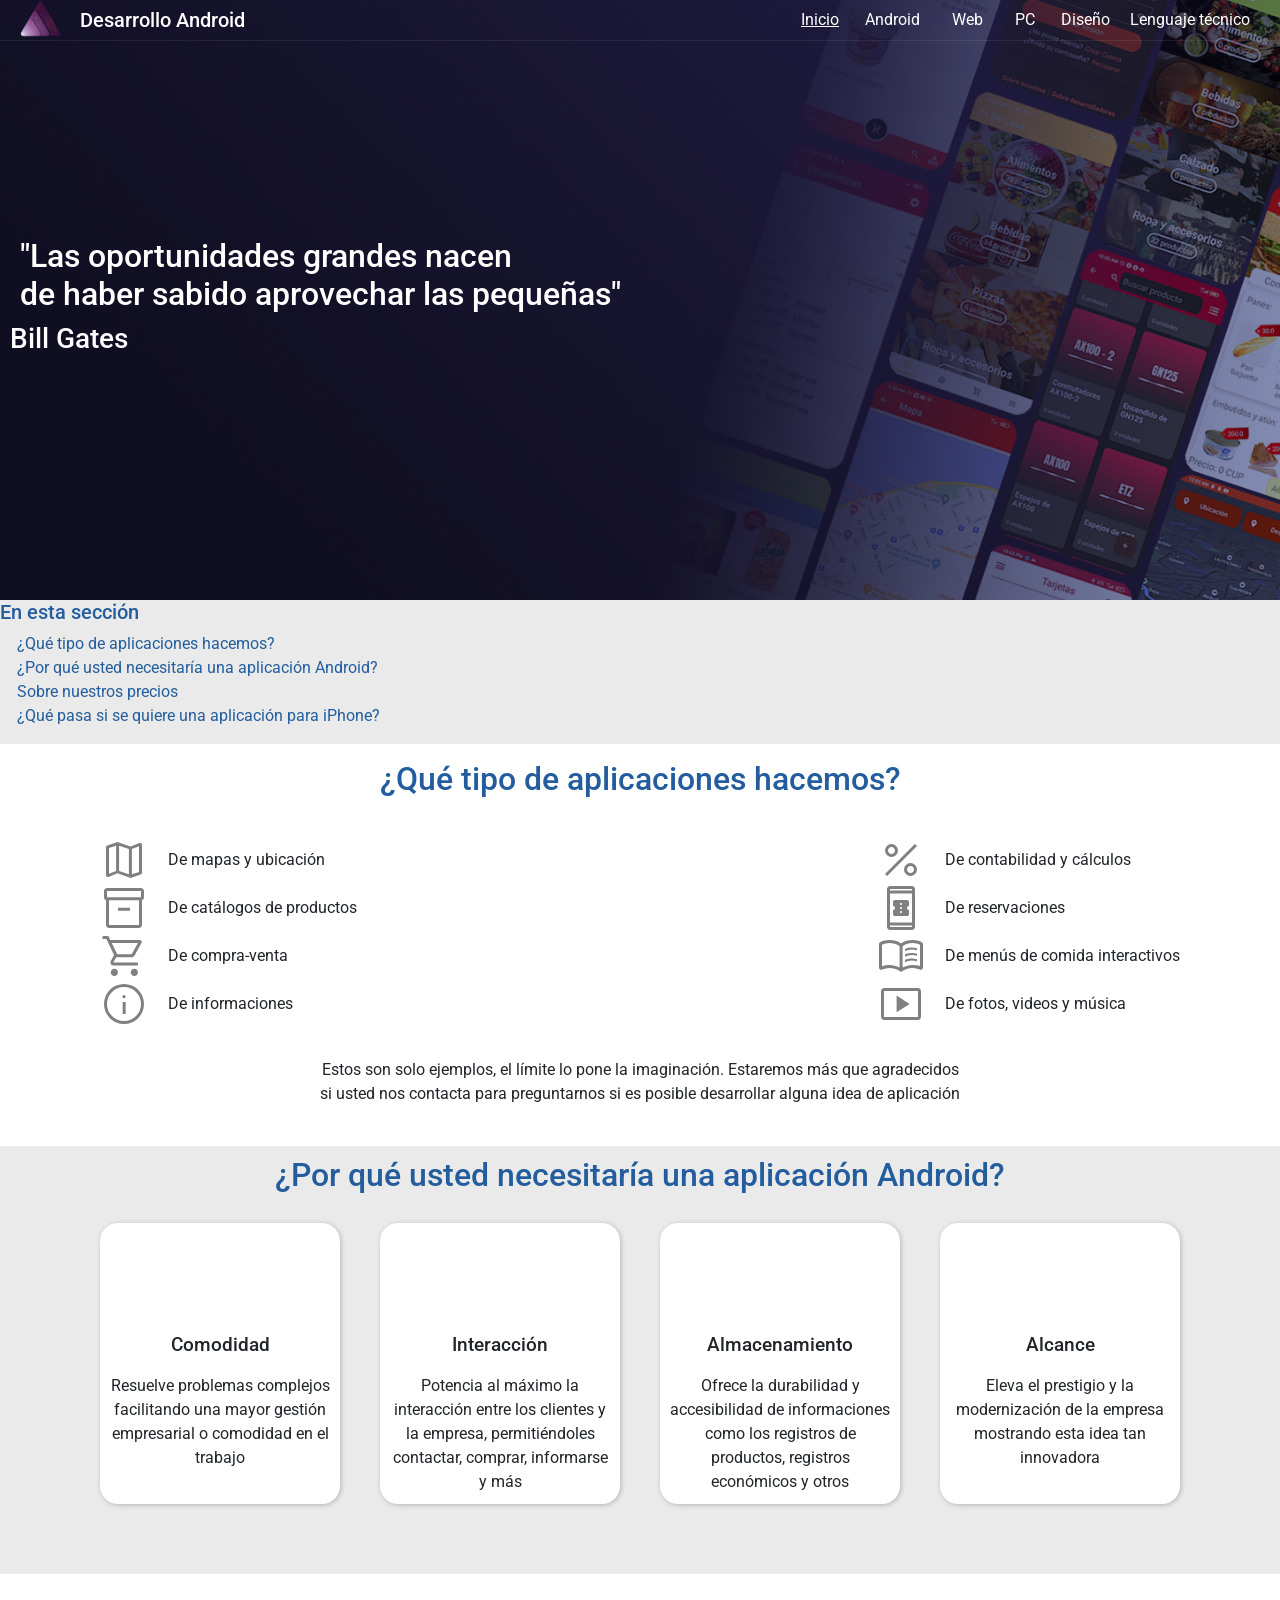
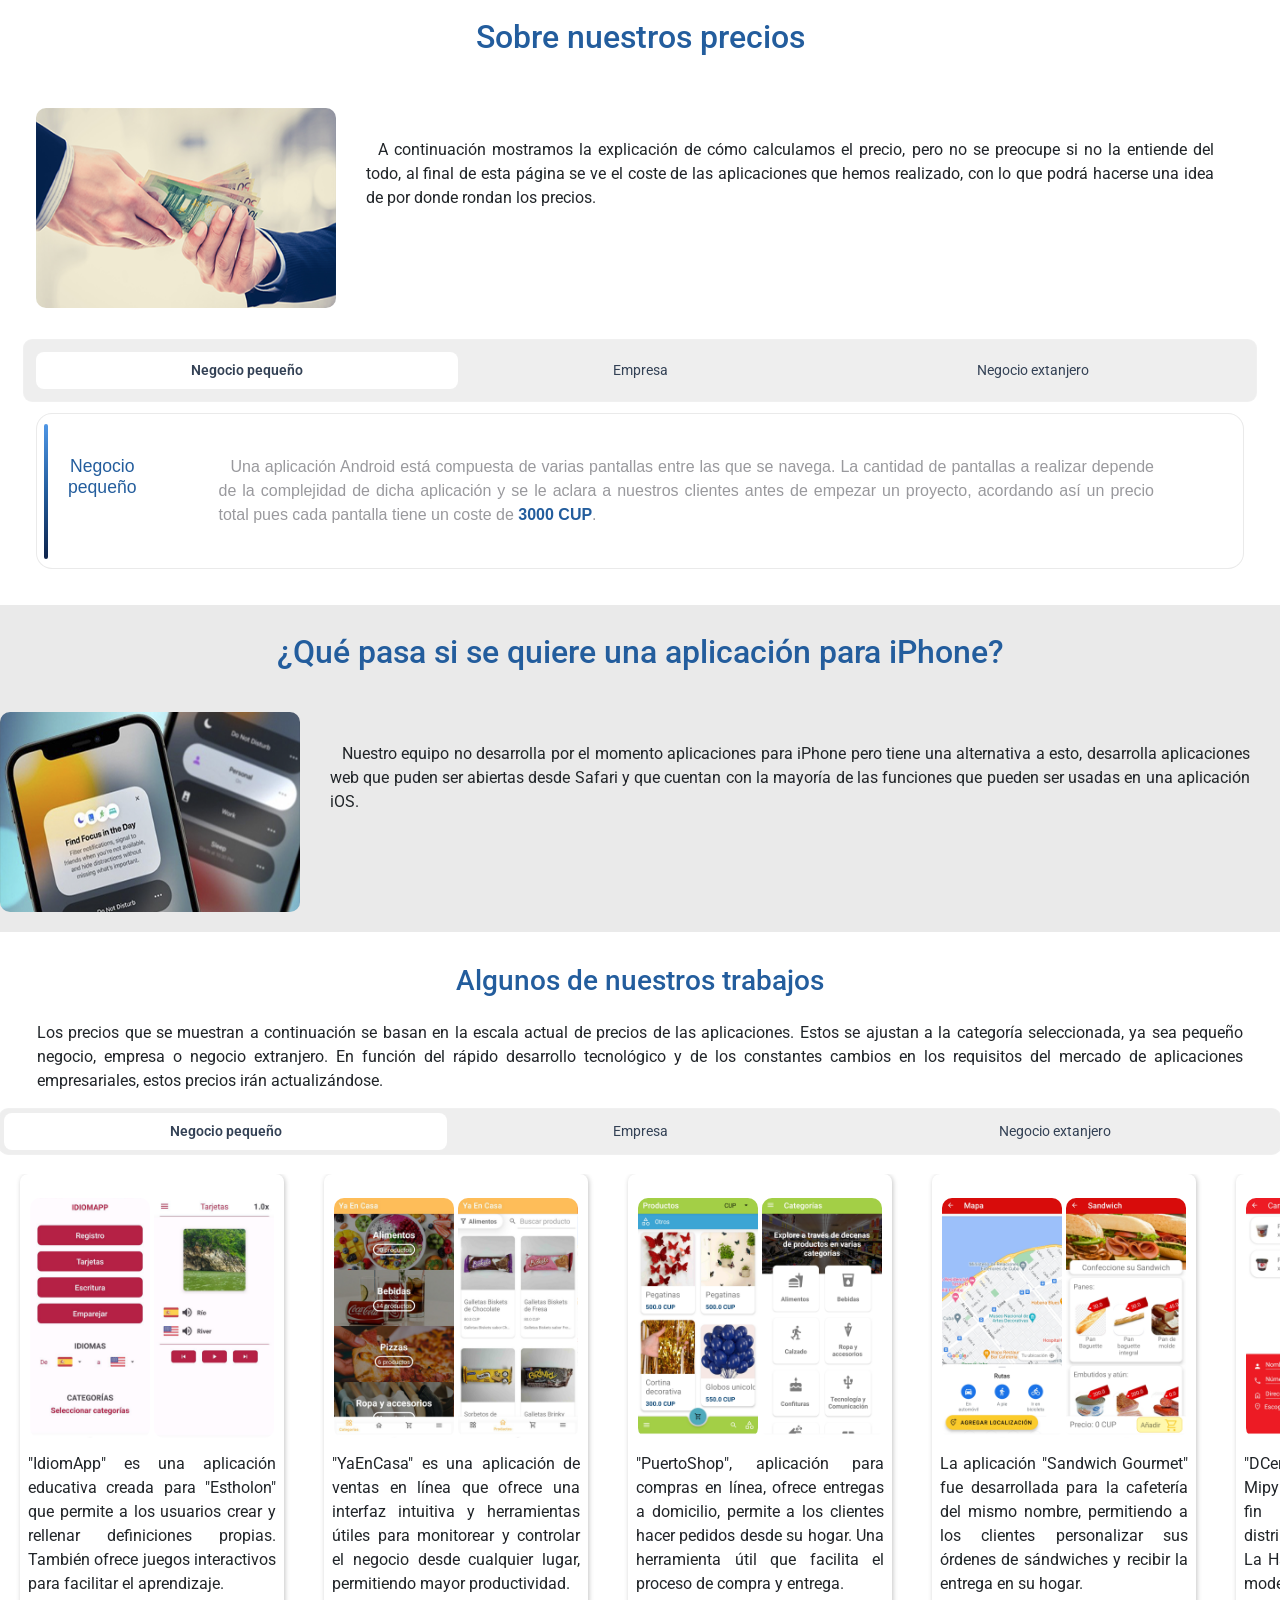
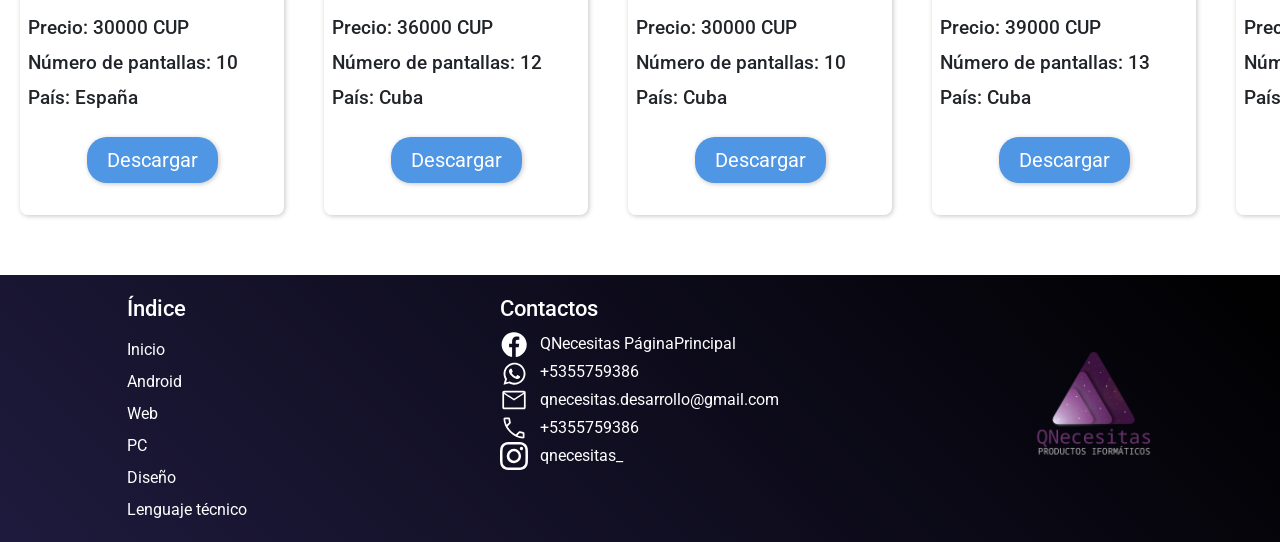
==== DevAndroid.html @ 09b2e5c8 "extract project from server" ====
<!doctype html>
<html class="no-js" lang="">

<head>
  <meta charset="utf-8">
  <title>Desarrollo Android</title>
  <meta name="description" content="Servicio de desarrollo Android de la empresa QNecesitas">
  <meta name="viewport" content="width=device-width, initial-scale=1">

  <meta property="og:title" content="">
  <meta property="og:type" content="">
  <meta property="og:url" content="">
  <meta property="og:image" content="">
  <meta name="robots">

  <link rel="manifest" href="site.webmanifest">
  <link rel="apple-touch-icon" href="icon.png">
  <!-- Place favicon.ico in the root directory -->

  <link rel="preconnect" href="https://fonts.googleapis.com">
  <link rel="preconnect" href="https://fonts.gstatic.com" crossorigin>
  <link href="https://fonts.googleapis.com/css2?family=Roboto:wght@100;300&display=swap" rel="stylesheet">

  <link rel="stylesheet" href="css/normalize.css">
  <link rel="stylesheet" href="./css/bootstrap.css">
  <link rel="stylesheet" href="css/desarrollo_android_style.css">


  <meta name="theme-color" content="#fafafa">



</head>

<body>

  <!--Navigation bar superior------------------------------------------------------------------------->
  <nav>
    <div>
      <img src="icon.png" alt="Logo de la empresa">
      <h2 class="nav_titulo">Desarrollo Android</h2>
    </div>
    <div>
      <a class="nav_web" href="index.html">Inicio</a>
      <button class="btnOpenAndroid">Android</button>
      <button class="btnOpenWeb">Web</button>
      <button class="btnOpenPc">PC</button>
      <a href="index.html#inicio_diseno">Dise&ntilde;o</a>
      <a href="technicalLanguage.html">Lenguaje t&eacute;cnico</a>
    </div>
    <img class="nav_bar_icon" type="button"
       data-bs-toggle="offcanvas" data-bs-target="#offcanvasNavigation"
       src="img/menu_mobile.svg" aria-controls="offcanvasNavigation">
  </nav>

<!--Navigation Bar Cell-->
<div class="offcanvas offcanvas-start" tabindex="-1" id="offcanvasNavigation" aria-labelledby="offcanvasNavigationLabel">
  <div class="offcanvas-header">
    <img class="nav_logo" src="icon.png" alt="Logo de la empresa">
    <h4>QNecesitas</h4>
    <img type="button" class="my_btn-close" data-bs-dismiss="offcanvas" aria-label="Close" src="img/close_mobile.svg">
  </div>
  <hr/>
  <div class="offcanvas-body">
    <ul class="ul-offc">
      <li class="li-first-canvas"><a class="nav_web" href="index.html">Inicio</a></li>
      <li class="btnOpenAndroid"><button>Android</button></li>
      <li class="btnOpenWeb"><button>Web</button></li>
      <li class="btnOpenPc"><button>PC</button></li>
      <li><a href="index.html#inicio_diseno">Dise&ntilde;o</a></li>
      <li><a href="technicalLanguage.html">Lenguaje t&eacute;cnico</a></li>
    </ul>
    <div class="navigationBar_socialMedia">
      <img class="nav_icon" src="img/faceb_icon.svg" alt="Facebook icon" onclick="location.href='https://www.facebook.com/qnecesitas.paginaprincipal'">
      <img class="nav_icon" src="img/wapp_icon.svg" alt="WhatsApp icon" onclick="location.href='https://api.whatsapp.com/send?phone=55759386'">
      <img class="nav_icon" src="img/mail_icon.svg" alt="Email icon" onclick="location.href='mailto:qnecesitas.desarrollo@gmail.com'">
      <img class="nav_icon" src="img/call_icon.svg" alt="Call icon" onclick="location.href='tel:+5355759386'">
      <img class="nav_icon" src="./img/instagramwhite.svg" alt="intsgramIcon" onclick="location.href='https://instagram.com/qnecesitas_?igshi=OGQ5ZDc2ODk2ZA=='">
    </div>
  </div>
</div>



  <!--Header------------------------------------------------------------------------------------------->
  <header id="header">
    <div>
      <h1>"Las oportunidades grandes nacen <br> de haber sabido aprovechar las peque&ntilde;as"</h1>
      <h2>Bill Gates</h2>
    </div>
  </header>


  <!--Index------------------------------------------------------------------------>
  <section class="index">
    <div>
      <h2>En esta secci&oacute;n</h2>
      <ul>
        <li><a href="#devAndroid_kind">&iquest;Qu&eacute; tipo de aplicaciones hacemos?</a></li>
        <li><a href="#devAndroid_imp">&iquest;Por qu&eacute; usted necesitar&iacute;a una aplicaci&oacute;n Android?</a></li>
        <li><a href="#devAndroid_prec">Sobre nuestros precios</a></li>
        <li><a href="#devAndroid_iph">&iquest;Qu&eacute; pasa si se quiere una aplicaci&oacute;n para iPhone?</a></li>
      </ul>
    </div>
  </section>


  <!--Kinds of app-->
  <section  id="devAndroid_kind" class="sectKindsApp">
    <h2>&iquest;Qu&eacute; tipo de aplicaciones hacemos?</h2>
    <div class="sectKindsApp_cards">
      <div class="sectKindsApp_left">
        <div>
          <img src="img/icoKapp_map.svg" alt="icono de ">
          <p>De mapas y ubicaci&oacute;n</p>
        </div>
        <div>
          <img src="img/icoKapp_inventory.svg" alt="icono de ">
          <p>De cat&aacute;logos de productos</p>
        </div>
        <div>
          <img src="img/icoKapp_shopping_cart.svg" alt="icono de ">
          <p>De compra-venta</p>
        </div>
        <div>
          <img src="img/icoKapp_info.svg" alt="icono de ">
          <p>De informaciones</p>
        </div>
      </div>
      <div class="sectKindsApp_right">
        <div>
          <img src="img/icoKapp_percent.svg" alt="icono de ">
          <p>De contabilidad y c&aacute;lculos</p>
        </div>
        <div>
          <img src="img/icoKapp_book_online.svg" alt="icono de ">
          <p>De reservaciones</p>
        </div>
        <div>
          <img src="img/icoKapp_menu_book.svg" alt="icono de ">
          <p>De men&uacute;s de comida interactivos</p>
        </div>
        <div>
          <img src="img/icoKapp_smart_display.svg" alt="icono de ">
          <p>De fotos, videos y m&uacute;sica</p>
        </div>
      </div>
    </div>
    <p class="sectKindsApp_desc">Estos son solo ejemplos, el l&iacute;mite lo pone la imaginaci&oacute;n. Estaremos m&aacute;s que agradecidos si usted nos contacta para preguntarnos si es posible desarrollar alguna idea de aplicaci&oacute;n</p>
  </section>





  <!--Importance-->
  <section id="devAndroid_imp" class="sectImport">
    <h2>&iquest;Por qu&eacute; usted necesitar&iacute;a una aplicaci&oacute;n Android?</h2>
    <div class="sectImport_cardsZone">
      <div>
        <img src="img/icoKapp_chair.svg" alt="Icono de prestigio">
        <h3>Comodidad</h3>
        <p>Resuelve problemas complejos facilitando una mayor gesti&oacute;n empresarial o comodidad en el trabajo</p>
      </div>
      <div>
        <img src="img/icoKapp_group.svg" alt="Icono de confianza">
        <h3>Interacci&oacute;n</h3>
        <p>Potencia al m&aacute;ximo la interacci&oacute;n entre los clientes y la empresa, permiti&eacute;ndoles contactar, comprar, informarse y m&aacute;s</p>
      </div>
      <div>
        <img src="img/icoKapp_storage.svg" alt="Icono de crecimiento">
        <h3>Almacenamiento</h3>
        <p>Ofrece la durabilidad y accesibilidad de informaciones como los registros de productos, registros econ&oacute;micos y otros</p>
      </div>
      <div>
        <img src="img/icon_barcode.svg" alt="Icono de alcance">
        <h3>Alcance</h3>
        <p>Eleva el prestigio y la modernizaci&oacute;n de la empresa mostrando esta idea tan innovadora</p>
      </div>
    </div>
  </section>





  <!--How much is this-->
  <section class="sectExplain">
      <div id="devAndroid_prec" class="sectExplain_Card">

    <h2>Sobre nuestros precios</h2>

   <div>
        <img src="img/img_dinero1.png" alt="Dinero">
        <p>A continuaci&oacute;n mostramos la explicaci&oacute;n de c&oacute;mo calculamos el precio, pero no se preocupe si no la entiende del todo, al final de esta p&aacute;gina se ve el coste de las aplicaciones que hemos realizado, con lo que podr&aacute; hacerse una idea de por donde rondan los precios.
         <!-- <br><br>Una aplicaci&oacute;n Android est&aacute; compuesta de varias pantallas entre las que se navega. La cantidad de pantallas a realizar depende de la complejidad de dicha aplicaci&oacute;n y se le aclara a nuestros clientes antes de empezar un proyecto, acordando as&iacute; un precio total pues cada pantalla tiene un coste de <strong>1500 CUP</strong>. </strong></p> -->
      </div>

      <div class="radio-inputs">
        <label class="radio" id="btnSbusiness">
          <input type="radio" name="radio" checked="">
          <span class="name name1">Negocio pequeño</span>
        </label>
        <label class="radio" id="btnCompany">
          <input type="radio" name="radio">
          <span class="name">Empresa</span>
        </label>

        <label class="radio" id="btnFbusiness">
          <input type="radio" name="radio">
          <span class="name">Negocio extanjero</span>
        </label>
      </div>

    <div id="smallBusiness" >
      <div class="notification" >
        <h2 class="notititle">Negocio pequeño</h2>
        <p class="notibody">Una aplicaci&oacute;n Android est&aacute; compuesta de varias pantallas entre las que se navega. La cantidad de pantallas a realizar depende de la complejidad de dicha aplicaci&oacute;n y se le aclara a nuestros clientes antes de empezar un proyecto, acordando as&iacute; un precio total pues cada pantalla tiene un coste de <strong>3000 CUP</strong>. </strong></p>
      </div>
    </div>

  <div id="company" style="display: none;">
    <div class="notification" >
        <h2 class="notititle"> Empresa</h2>
        <p class="notibody">Una aplicaci&oacute;n Android est&aacute; compuesta de varias pantallas entre las que se navega. La cantidad de pantallas a realizar depende de la complejidad de dicha aplicaci&oacute;n y se le aclara a nuestros clientes antes de empezar un proyecto, acordando as&iacute; un precio total pues cada pantalla tiene un coste de <strong>5000 CUP</strong>. </strong></p>
      </div>
  </div>

  <div id="foreignBusiness" style="display: none;">
    <div class="notification" >
        <h2 class="notititle">Negocio extranjero</h2>
        <p class="notibody">Una aplicaci&oacute;n Android est&aacute; compuesta de varias pantallas entre las que se navega. La cantidad de pantallas a realizar depende de la complejidad de dicha aplicaci&oacute;n y se le aclara a nuestros clientes antes de empezar un proyecto, acordando as&iacute; un precio total pues cada pantalla tiene un coste de <strong>80 USD</strong>. </strong></p>
      </div>
  </div>



  </section>

 <!--Iphone-->
 <div id="devAndroid_iph" class="sectExplain_Card">
  <h2>&iquest;Qu&eacute; pasa si se quiere una aplicaci&oacute;n para iPhone?</h2>
  <div class="sectExplain_Card_body">
    <img src="img/img_iphone1.png" alt="Servidores">
    <p>Nuestro equipo no desarrolla por el momento aplicaciones para iPhone pero tiene una alternativa a esto, desarrolla aplicaciones web que puden ser abiertas desde Safari y que cuentan con la mayor&iacute;a de las funciones que pueden ser usadas en una aplicaci&oacute;n iOS.</p>
  </div>
 </div>



   <!--Trabajos finalizados-->
    <section class="sectTrabFinalizados">
    <h2>Algunos de nuestros trabajos</h2>
    <p>Los precios que se muestran a continuaci&oacute;n se basan en la escala actual de precios de las aplicaciones. Estos se ajustan a la categor&iacute;a seleccionada, ya sea peque&ntilde;o negocio, empresa o negocio extranjero. En funci&oacute;n del r&aacute;pido desarrollo tecnol&oacute;gico y de los constantes cambios en los requisitos del mercado de aplicaciones empresariales, estos precios ir&aacute;n actualiz&aacute;ndose.</p>

    <div class="radio-inputs">
      <label class="radio" id="price-pn">
        <input type="radio" name="radio" checked="">
        <span class="name name2">Negocio pequeño</span>
      </label>
      <label class="radio" id="price-e">
        <input type="radio" name="radio">
        <span class="name">Empresa</span>
      </label>

      <label class="radio" id="price-ne">
        <input type="radio" name="radio">
        <span class="name">Negocio extanjero</span>
      </label>
    </div>

    <div class="sectTrabFinalizados_cardsZone">

      <div class="sectTrabFinalizados_card">
        <div class="sectTrabFinalizados_card_imgs">
          <img src="img/appIdioma.png" alt="foto de proyecto"/>
          <img src="img/appIdioma2.png" alt="foto de proyecto"/>
        </div>
        <p>"IdiomApp" es una aplicaci&oacute;n educativa creada para "Estholon" que permite a los usuarios crear y rellenar definiciones propias. Tambi&eacute;n ofrece juegos interactivos para facilitar el aprendizaje.</p>
        <h4 >Precio: <span id="IdiomAppPrecio">30000</span> <span class="tipo-moneda">CUP</span> </h4>
        <h4>N&uacute;mero de pantallas: <span id="IdiomApp">10</span></h4>
        <h4>Pa&iacute;s: Espa&ntilde;a</h4>
        <button onclick="window.location.href='http://qnecesitas.nat.cu/IdiomApp/IdiomApp.1.3.apk'">Descargar</button>
      </div>

      <div class="sectTrabFinalizados_card">
        <div class="sectTrabFinalizados_card_imgs">
          <img src="img/app11.png" alt="foto de proyecto"/>
          <img src="img/appYaEnCasa.png" alt="foto de proyecto"/>
        </div>
        <p>"YaEnCasa" es una aplicaci&oacute;n de ventas en l&iacute;nea que ofrece una interfaz intuitiva y herramientas &uacute;tiles para monitorear y controlar el negocio desde cualquier lugar, permitiendo mayor productividad.</p>
        <h4 >Precio: <span id="YaEnCasaPrecio">36000</span> <span class="tipo-moneda">CUP</span></h4>
        <h4>N&uacute;mero de pantallas: <span id="YaEnCasa">12</span></h4>
        <h4>Pa&iacute;s: Cuba</h4>
        <button onclick="window.location.href='http://qnecesitas.nat.cu/YaEnCasa/YaEnCasa.apk'">Descargar</button>
      </div>


      <div class="sectTrabFinalizados_card">
        <div class="sectTrabFinalizados_card_imgs">
          <img src="img/app_ps1.jpg" alt="foto de proyecto"/>
          <img src="img/app_ps2.jpg" alt="foto de proyecto"/>
        </div>
        <p>"PuertoShop", aplicaci&oacute;n para compras en l&iacute;nea, ofrece entregas a domicilio, permite a los clientes hacer pedidos desde su hogar. Una herramienta &uacute;til que facilita el proceso de compra y entrega.</p>
        <h4>Precio: <span id="PuertoShopPrecio">30000</span> <span class="tipo-moneda">CUP</span></h4>
        <h4>N&uacute;mero de pantallas: <span id="PuertoShop">10</span></h4>
        <h4>Pa&iacute;s: Cuba</h4>
        <button onclick="window.location.href='http://qnecesitas.nat.cu/PuertoShop/PuertoShop.v1.0.apk'">Descargar</button>
      </div>

      <div class="sectTrabFinalizados_card">
        <div class="sectTrabFinalizados_card_imgs">
          <img src="img/app_sg1.jpg" alt="foto de proyecto"/>
          <img src="img/app_sg2.jpg" alt="foto de proyecto"/>
        </div>
        <p>La aplicaci&oacute;n "Sandwich Gourmet" fue desarrollada para la cafeter&iacute;a del mismo nombre, permitiendo a los clientes personalizar sus órdenes de s&aacute;ndwiches y recibir la entrega en su hogar.</p>
        <h4>Precio: <span id="SandwichGourmetPrecio">39000</span>  <span class="tipo-moneda">CUP</span></h4>
        <h4>N&uacute;mero de pantallas: <span id="SandwichGourmet">13</span></h4>
        <h4>Pa&iacute;s: Cuba</h4>
        <button onclick="window.location.href='http://qnecesitas.nat.cu/SandwichGourmet/SandwichGourmet_v4.1.apk'">Descargar</button>
      </div>

      <div class="sectTrabFinalizados_card">
        <div class="sectTrabFinalizados_card_imgs">
          <img src="img/app_dc1.jpg" alt="foto de proyecto"/>
          <img src="img/app_dc2.jpg" alt="foto de proyecto"/>
        </div>
        <p>"DCero" fue desarrollada para la Mipyme del mismo nombre, con el fin de facilitar la venta y distribuci&oacute;n de sus productos en La Habana, utilizando un enfoque moderno y actualizado.</p>
        <h4>Precio: <span id="TiendaDCeroPrecio">15000</span> <span class="tipo-moneda">CUP</span></h4>
        <h4>N&uacute;mero de pantallas: <span id="TiendaDCero">5</span></h4>
        <h4>Pa&iacute;s: Cuba</h4>
        <button onclick="window.location.href='http://qnecesitas.nat.cu/DCeros/TiendaDCero_v1.0.apk'">Descargar</button>
      </div>

      <div class="sectTrabFinalizados_card">
        <div class="sectTrabFinalizados_card_imgs">
          <img src="img/app8.png" alt="foto de proyecto"/>
          <img src="img/app10.png" alt="foto de proyecto"/>
        </div>
        <p>Ha sido desarrolada para la empresa NovaTaxi, ofreciendo una variedad de funcionalidades que permiten a los usuarios realizar sus viajes de manera m&aacute;s f&aacute;cil y c&oacute;moda.</p>
        <h4>Precio: <span id="NovaTaxiPrecio"> 51000 </span><span class="tipo-moneda">CUP</span></h4>
        <h4>N&uacute;mero de pantallas: <span id="NovaTaxi">12</span></h4>
        <h4>Pa&iacute;s: Cuba</h4>
        <button onclick="window.location.href='http://qnecesitas.nat.cu/NovaTaxi/NovaTaxi_1.5.apk'">Descargar</button>
      </div>

      <div class="sectTrabFinalizados_card">
        <div class="sectTrabFinalizados_card_imgs">
          <img src="img/app4.png" alt="foto de proyecto"/>
          <img src="img/app12.png" alt="foto de proyecto"/>
        </div>
        <p>"Ret&eacute;n Inventario" es una aplicaci&oacute;n, con caracter&iacute;sticas innovadoras desarrollada espec&iacute;ficamente para hacer el inventario de la tienda Ret&eacute;n de manera m&aacute;s eficiente y precisa.</p>
        <h4>Precio: <span id="RetenInventarioPrecio">60000</span> <span class="tipo-moneda">CUP</span></h4>
        <h4>N&uacute;mero de pantallas: <span id="RetenInventario">20</span></h4>
        <h4>Pa&iacute;s: Cuba</h4>
        <button onclick="window.location.href='http://qnecesitas.nat.cu/ElReten/El_Reten_Inventario.v2.apk'">Descargar</button>
      </div>

      <div class="sectTrabFinalizados_card">
        <div class="sectTrabFinalizados_card_imgs">
          <img src="img/app2.png" alt="foto de proyecto"/>
          <img src="img/app1.png" alt="foto de proyecto"/>
        </div>
        <p>"Control de Bombas" es una aplicaci&oacute;n moderna y eficiente para el servicio de reparaci&oacute;n y limpieza de bombas de aceite en El Ret&eacute;n. Los clientes pueden hacer solicitudes a través de ella para una mayor comodidad.</p>
        <h4>Precio: <span id="ControlBombasPrecio">18000</span> <span class="tipo-moneda">CUP</span></h4>
        <h4>N&uacute;mero de pantallas: <span id="ControlBombas">6</span></h4>
        <h4>Pa&iacute;s: Cuba</h4>
        <button onclick="window.location.href='http://qnecesitas.nat.cu/ElReten/El_Reten_Bombas.v3.apk'">Descargar</button>
      </div>

      <div class="sectTrabFinalizados_card">
        <div class="sectTrabFinalizados_card_imgs">
          <img src="img/app7.png" alt="foto de proyecto"/>
          <img src="img/app7a.png" alt="foto de proyecto"/>
        </div>
        <p>"Ret&eacute;n Retenes" es una tercera aplicaci&oacute;n desarrollada para satisfacer las necesidades de El Ret&eacute;n y su industria, enfocada exclusivamente en la venta de retenes de motocicletas como servicio adicional al negocio. </p>
        <h4>Precio: <span id="RetenRetenesPrecio">36000</span> <span class="tipo-moneda">CUP</span></h4>
        <h4>N&uacute;mero de pantallas: <span id="RetenRetenes">12</span></h4>
        <h4>Pa&iacute;s: Cuba</h4>
        <button onclick="window.location.href='http://qnecesitas.nat.cu/ElReten/El_Reten_Retenes.v2.3.apk'">Descargar</button>
      </div>




    </div>
  </section>






  <!--Footer-->
  <footer id="devAndroid_footer">
    <div class="footer_indice">
      <h3>&Iacute;ndice</h3>
      <a class="nav_web" href="index.html">Inicio</a>
      <button class="btnOpenAndroid">Android</button>
      <button class="btnOpenWeb">Web</button>
      <button class="btnOpenPc">PC</button>
      <a href="index.html#inicio_diseno">Dise&ntilde;o</a>
      <a href="technicalLanguage.html">Lenguaje t&eacute;cnico</a>
    </div>

    <div class="footer_contacto" >
      <h3>Contactos</h3>
      <div>
        <img src="img/faceb_icon.svg" alt="icono de facebook">
        <a href="https://www.facebook.com/qnecesitas.paginaprincipal">QNecesitas P&aacute;ginaPrincipal</a>
      </div>
      <div>
        <img src="img/wapp_icon.svg" alt="icono de wapp">
        <a href="https://api.whatsapp.com/send?phone=55759386">+5355759386</a>
      </div>
      <div>
        <img src="img/mail_icon.svg" alt="icono de email">
        <a href="mailto:qnecesitas.desarrollo@gmail.com">qnecesitas.desarrollo@gmail.com</a>
      </div>
      <div>
        <img src="img/call_icon.svg" alt="icono de telefono">
        <a href="tel:+5355759386">+5355759386</a>
      </div>
      <div>
        <img src="img/instagramwhite.svg" alt="icono de instagram">
        <a href="https://instagram.com/qnecesitas_?igshi=OGQ5ZDc2ODk2ZA==">qnecesitas_</a>
      </div>
    </div >


    <div class="footer_icono">
      <img src="icon_text.png">
    </div>
  </footer>






  <script src="js/vendor/modernizr-{{MODERNIZR_VERSION}}.min.js"></script>
  <script src="js/plugins.js"></script>
  <script src="./js/bootstrap.js"></script>
  <script src="./js/devAndroid.js"></script>
  <script src="php/ColocarVistaAndroid.php"></script>

  <!-- Google Analytics: change UA-XXXXX-Y to be your site's ID. -->
  <script>
    window.ga = function () { ga.q.push(arguments) }; ga.q = []; ga.l = +new Date;
    ga('create', 'UA-XXXXX-Y', 'auto'); ga('set', 'anonymizeIp', true); ga('set', 'transport', 'beacon'); ga('send', 'pageview')
  </script>
  <script src="https://www.google-analytics.com/analytics.js" async></script>
</body>

</html>
---- css/desarrollo_android_style.css ----
/*xXXXXXXXXXXXXXXXXXXXXXXXXXXXXXXXXXXXXXXXXXXXXXXXXXXXXXXXXXXXXXXXXXXXXXXXXXXXXXXXXXXXXXXXXXXXXXXXXXXXXXXXXXXXXXXXXXXXXXXXXXXXXXXXX
 */

/*! HTML5 Boilerplate v8.0.0 | MIT License | https://html5boilerplate.com/ */

/* main.css 2.1.0 | MIT License | https://github.com/h5bp/main.css#readme */
/*
 * What follows is the result of much research on cross-browser styling.
 * Credit left inline and big thanks to Nicolas Gallagher, Jonathan Neal,
 * Kroc Camen, and the H5BP dev community and team.
 */

/* ==========================================================================
   Ronnyn Nordelo Styles para PC
   ========================================================================== */
body{
  background-color: #f4f4f4;
  font-family: 'Roboto', sans-serif;
}
html{
  font-size: 62.5%;
}
:root{
  --violet-light: #a440af;
  --violet-medium:  #682d70;
  --violet-dark: #552d61;
  --violeta-very-dark:#391e41;

  --blue-light:#4f96e5;
  --blue-medium: #235D9D;
  --blue-dark: #0e234b;

  --gray-light: #eaeaea;
  --gray-medium: #bfbfbf;

  --gradient_violeta: linear-gradient(45deg,#1e1a3d,black);
}




/*Navegation----------------------*/
nav{
  border-bottom: solid 0.5px rgba(255, 255, 255, 0.07);
  width: 100%;
  background-color: transparent;
  position: absolute;
  display: flex;
  justify-content: space-between;
  align-items: center;
  z-index: 2;
}

nav .nav_web{
  text-decoration: white underline;
}

nav div{
  display: flex;
  margin-left: 20px;
  margin-right: 20px;
  color: white;
  align-items: center;
}

nav img{
  width: 40px;
  height: 40px;
}

nav div a{
  color: white;
  margin-left: 10px;
  margin-right: 10px;
  text-decoration: none;
}

nav div button{
  background: none;
  color: white;
  margin-left: 10px;
  margin-right: 10px;
  margin-bottom: 0;
  border: none;
}
nav div button:hover{
  color: blue;
}

nav div h2{
  font-size: 20px;
  margin-left: 20px;
  color: white;
  margin-bottom: 0;
}

.nav_bar_icon{
  display: none;
  margin-right: 12px;
}

.nav_logo{
  width: 30px;
  height: 30px;
}

.my_btn-close{
  width: 30px;
  height: 30px;
}
.offcanvas-header h4{
  font-weight: bold;
  margin-bottom: 0;
}
.offcanvas-body{
  display: flex;
  align-items:flex-start;
  flex-direction: column;
  text-align: left;
  padding-top: 0;
}

.offcanvas-body ul li a{
  text-decoration: none;
  color: black;
  font-size: 20px;
  font-weight: bold;
}

.offcanvas-body ul li button{
  text-decoration: none;
  color: black;
  font-size: 20px;
  font-weight: bold;
  margin-bottom: 0;
  background: initial;
  border: none;
}
.li-first-canvas{
  padding-top: 0 !important;
}
.offcanvas-body ul{
  list-style: none;
  padding-left: 0px;
  padding-top: 0;
}


.nav_icon{
  width: 27px;
  height: 27px;
  margin-right:8px;
  filter: invert(1);
}

.navigationBar_socialMedia{
 display: flex;
  margin-top: 20px;
  gap: 1.5rem;
}

.offcanvas hr{
  margin-right: 30px;
  margin-left: 30px;
  margin-top: 0px;
}




/*Header----------------------*/
#header{
  background-image: url("../img/header1_telef_larger.png");
  height: 600px;
  width: 100%;
  display: grid;
  background-size: cover;
}

header h1{
  font-size: 32px;
  color: white;
  margin-left: 20px;
  margin-right: 20px;
}

header h1:nth-child(2){
  font-size: 32px;
  color: white;
  margin-left: 20px;
  margin-right: 20px;
  margin-top: -20px;
}

header h2{
  font-size: 28px;
  color: white;
  margin-left: 10px;
}

header div{
  align-self: center;
}





/*Setion index*/
.index{
  background-color: var(--gray-light);
  display: flex;
}

.index h2{
  font-size: 20px;
  color: var(--blue-medium);
}

.index ul{
  margin-left: 2px;
  margin-top: 0px;
  list-style: none;
  padding-left: 15px;

}

.index a{
  text-decoration: none;
  color: var(--blue-medium);
}

.index svg{
  width: 20px;
  height: 100%;
  background-color: var(--blue-dark);
}





/*Section importance*/
.sectImport{
  background-color: var(--gray-light);
  padding-bottom: 50px;
  padding-top: 10px;
}

.sectImport h2{
  color: var(--blue-medium);
  text-align: center;
}

.sectImport_cardsZone{
  display: flex;
  justify-content: center;
}

.sectImport_cardsZone div{
  background-color: white;
  border-radius: 18px;
  box-shadow: 1px 1px 5px 0 rgba(0, 0, 0, 0.23);
  width: 15rem;
  margin: 20px;
  display: flex;
  flex-direction: column;
  align-items: center;
}

.sectImport_cardsZone div img{
  background-colser: var(--gray-medium);
  border-radius: 50px;
  width: 5rem;
  height: 5rem;
  padding: 1rem;
  margin-top: 20px;
  margin-bottom: 10px;
}

.sectImport_cardsZone h3{
  font-size: 1.2rem;
}


.sectImport_cardsZone p{
  text-align: center;
  margin: 10px;
  font-size: 1rem;
}





/*Sect Kinds of app*/
.sectKindsApp{
  background-color: white;
  display: flex;
  flex-direction: column;
  align-items: center;
}

.sectKindsApp_cards{
  display: flex;
  justify-content: space-around;
  width: 100%;
  margin-top: 30px;
}

.sectKindsApp_left{
  display: flex;
  flex-direction: column;
  width: 45%;
}

.sectKindsApp_left{
  display: flex;
  flex-direction: column;
  width: 45%;
}

.sectKindsApp_left div{
  display: flex;
  align-items: center;
}

.sectKindsApp_right div{
  display: flex;
  align-items: center;
}

.sectKindsApp h2{
  color: var(--blue-medium);
  text-align: center;
  margin-top: 1rem;
}

.sectKindsApp_cards p{
  margin-left: 20px;
  margin-top: 0;
  margin-bottom: 0;
}

.sectKindsApp_desc{
  width: 50%;
  text-align: center;
  margin-top: 30px;
  margin-bottom: 40px;
}






/*Section Explains */
.sectExplain_Card:nth-child(1){
  background-color: white;
  padding: 24px;
}

.sectExplain_Card:nth-child(2){
  background-color: var(--gray-light);
  padding: 24px;
}

.sectExplain_Card:nth-child(1) div{
  padding: 12px;
  display: flex;
  flex-direction: row;
}

.sectExplain_Card:nth-child(2) div{
  display: flex;
  flex-direction: row-reverse;
}

.sectExplain_Card img{
  width: 300px;
  height: 200px;
  border-radius: 10px;
  margin-bottom: 20px;
}

.sectExplain_Card h2{
  color: var(--blue-medium);
  text-align: center;
  margin-top: 20px;
  margin-bottom: 40px;
}

.sectExplain_Card p{
  margin: 30px;
  text-align: justify;
  text-indent: 12px;
}

.sectExplain_Card strong{
  color: var(--blue-medium);
}

.sectExplain_Card_body{
  display: flex;
}



.radio-inputs {
  position: relative;
  display: flex;
  flex-wrap: wrap;
  flex-direction: row !important;
  border-radius: 0.5rem;
  background-color: #EEE;
  box-sizing: border-box;
  box-shadow: 0 0 0px 1px rgba(0, 0, 0, 0.06);
  padding: 0.25rem;
  width: 100%;
  font-size: 14px;
}

.radio-inputs .radio {
  flex: 1 1 auto;
  text-align: center;
}

.radio-inputs .radio input {
  display: none;
}

.radio-inputs .radio .name {
  display: flex;
  cursor: pointer;
  align-items: center;
  justify-content: center;
  border-radius: 0.5rem;
  border: none;
  padding: .5rem 0;
  color: rgba(51, 65, 85, 1);
  transition: all .15s ease-in-out;
}

.radio-inputs .radio input:checked + .name {
  background-color: #fff;
  font-weight: 600;
}
.name1{
  background-color: #fff;
  font-weight: 600;
}
/*Prices*/
.notification {
 /* display: flex;
  flex-direction: column;*/
  isolation: isolate;
  position: relative;
  width: 100%;
  height: auto;
  background: var(--gray-light);
  border-radius: 1rem;
  overflow: hidden;
  font-family: sans-serif;
  font-size: 16px;
  --gradient: linear-gradient(to bottom, var(--blue-light), var(--blue-medium), var(--blue-dark));
  --color: var(--blue-medium);
}

.notification:before {
  position: absolute;
  content: "";
  inset: 0.0625rem;
  border-radius: 0.9375rem;
  background: #fff;
  z-index: 2
}

.notification:after {
  position: absolute;
  content: "";
  width: 0.25rem;
  inset: 0.65rem auto 0.65rem 0.5rem;
  border-radius: 0.125rem;
  background: var(--gradient);
  transition: transform 300ms ease;
  z-index: 4;
}

.notification:hover:after {
  transform: translateX(0.15rem)
}

.notititle {
  color: var(--color);
  padding: 0.65rem 0.25rem 0.4rem 1.25rem;
  font-weight: 500;
  font-size: 1.1rem;
  transition: transform 300ms ease;
  z-index: 5;
}

.notification:hover .notititle {
  transform: translateX(0.15rem)
}

.notibody {
  color: #99999d;
  padding: 0 3rem;
  transition: transform 300ms ease;
  z-index: 5;
}

.notification:hover .notibody {
  transform: translateX(0.25rem)
}

.notiglow,
.notiborderglow {
  position: absolute;
  width: 20rem;
  height: 20rem;
  transform: translate(-50%, -50%);
  background: radial-gradient(circle closest-side at center, white, transparent);
  opacity: 0;
  transition: opacity 300ms ease;
}

.notiglow {
  z-index: 3;
}

.notiborderglow {
  z-index: 1;
}

.notification:hover .notiglow {
  opacity: 0.1
}

.notification:hover .notiborderglow {
  opacity: 0.1
}

.note {
  color: var(--color);
  position: fixed;
  top: 80%;
  left: 50%;
  transform: translateX(-50%);
  text-align: center;
  font-size: 0.9rem;
  width: 75%;
}

/*Trabajos fializados*/

.sectTrabFinalizados{
  background-color: white;
  display: flex;
  flex-direction: column;
  align-items: center;
  width: 100%;
  overflow: scroll;
}

.sectTrabFinalizados h2{
  color: #235D9D;
  font-size: 28px;
  padding-top: 2rem;
}

.sectTrabFinalizados p{
  margin: 1rem 2.3rem;
  text-align: justify;
}

.sectTrabFinalizados_cardsZone{
  display: flex;
  justify-content: flex-start;
  margin-top: 20px;
  width: 100%;
  overflow-x: scroll;
}


.sectTrabFinalizados_card{
  border-radius: 8px;
  background-color: white;
  box-shadow: 1px 1px 5px 0 rgba(0, 0, 0, 0.23);
  width: 280px;
  margin-right: 20px;
  margin-left: 20px;
  display: flex;
  flex-direction: column;
  align-items: center;
  justify-content: center;
  margin-bottom: 60px;
}

.sectTrabFinalizados_card img{
  width: 250px;
  margin: 2px;
  height: 250px;
  border-radius: 10px;
  margin-top: 20px;
}

.sectTrabFinalizados_card_imgs{
  display: grid;
  grid-template-rows: auto auto;
  grid-template-columns: auto auto;
  margin-top: 10px;
}

.sectTrabFinalizados_card_imgs img{
  width: 120px;
  margin: 2px;
  height: 240px;
  border-radius: 10px;
  object-fit: cover;
}

.sectTrabFinalizados_card p{
  margin-left: 8px;
  margin-right: 8px;
  width: 248px;
  text-align: justify;
  margin-top: 12px;
}

.sectTrabFinalizados_card h4{
  margin-left: 8px;
  margin-right: 8px;
  width: 248px;
  text-align: justify;
  margin-top: 4px;
  font-size: 1.2rem;
}


.sectTrabFinalizados_card button{
  align-self: center;
  margin-top: 20px;
  margin-bottom: 20px;
  background-color: #4f96e5;
  color: white;
  border-radius: 20px;
  border: none;
  font-size: 20px;
  box-shadow: 1px 1px 5px 0 rgba(0, 0, 0, 0.23);
  padding-top: 8px;
  padding-bottom: 8px;
  padding-right: 20px;
  padding-left: 20px;
}


#devAndroid_iph{
  display:flex ;
  flex-direction: column;
  align-items: center;
  background-color: var(--gray-light);
}

#devAndroid_iph h2{
  padding-top: 0.5rem;
}





/*Footer-----------------------------------*/
footer{
    padding-top: 20px;
    align-items: flex-start;
    display: flex;
    justify-content: space-around;
    color: white;
    background: var(--gradient_violeta);
    padding-bottom: 20px;
}

footer a{
  color: white;
  text-decoration: none;
}

footer .footer_indice{
  display: flex;
  flex-direction: column;
  justify-content: center;
  align-self: center;
}
.footer_indice h3{
  font-size: 1.4rem;
}
footer .footer_indice a{
  margin-top: 8px;
}

footer .footer_indice button{
  margin-top: 8px;
  font-size: 16px;
  margin-bottom: 0;
  background: initial;
  border: none;
  padding: 0;
  color: white;
  display: flex;
  justify-content: flex-start;
}
footer .footer_indice button:hover{
  color:blue;
}

footer img{
  width: 120px;
  height: 120px;
}

.footer_contacto div{
  display: flex;
  align-items: center;
}

.footer_contacto div a{
  margin-left: 12px;
}

.footer_contacto div img{
  width: 28px;
  height: 28px;
}
.footer_contacto h3{
  font-size: 1.4rem;
}
.footer_icono{
  align-self: center;
}













/* ==========================================================================
 Ronnyn Nordelo Styles para Telefono
 ========================================================================== */
@media only screen and (max-width: 600px) {

  /*Navegation----------------------*/
  nav{
    display: flex;
    justify-content: space-between;
    align-items: center;
  }

  nav .nav_inicio{
    text-decoration: white underline;
  }

  .nav_titulo{
    font-size: 14px;

  }

  nav div{
    display: flex;
    margin-left: 10px;
    margin-right: 10px;
    color: white;
    align-items: center;
  }

  nav img{
    width: 30px;
    height: 30px;
  }

  nav div a{
    display: none;
    color: white;
    margin-left: 10px;
    margin-right: 10px;
    text-decoration: none;
    font-size: 12px;
  }
  nav div button{
    display: none;
    background: none;
    color: white;
    border: none;
  }

  nav div h2{
    font-size: 20px;
    margin-left: 20px;
    margin-bottom: 0;
  }

  .nav_bar_icon{
    display: block;
    margin-right: 12px;
  }

  .offcanvas.offcanvas-start{
    width: 20rem !important;
  }
  .ul-offc{
    width: 100% ;
  }
  .ul-offc li{
    border-bottom: #999 solid 1px;
    padding: 1rem;
  }



  /*Header----------------------*/
  #header{
    background-image: url("../img/header1_telef_short.png");
    height: 530px;
    width: 100%;
    display: flex;
    flex-direction: column;
    background-size: cover;
  }

  header h1{
    margin-top: 80px;
    text-align: center;
    font-size: 24px;
    width: 100%;
    color: white;
    margin-left: 10px;
    margin-right: 20px;
  }

  header h1:nth-child(2){
    text-align: center;
    width: 100%;
    font-size: 24px;
    color: white;
    margin-left: 10px;
    margin-right: 20px;
    margin-top: -20px;
  }

  header h2{
    text-align: center;
    width: 100%;
    font-size: 20px;
    margin-left: 10px;
    color: white;
  }

  header div{
    align-self: center;
  }





  /*Setion index*/
  .index{
    background-color: var(--gray-light);
    display: flex;
  }

  .index h2{
    font-size: 20px;
    color: var(--blue-medium);
  }

  .index ul{
    margin-left: 2px;
    margin-top: 0px;
    list-style: none;
    padding-left: 15px;

  }

  .index a{
    text-decoration: none;
    color: var(--blue-medium);
  }

  .index svg{
    width: 20px;
    height: 100%;
    background-color: var(--blue-dark);
  }





  /*Section importance*/
  .sectImport{
    background-color: var(--gray-light);
    padding-bottom: 50px;
    padding-top: 10px;
  }

  .sectImport h2{
    color: var(--blue-medium);
    text-align: center;
    margin-top: 1rem;
  }

  .sectImport_cardsZone{
    display: flex;
    flex-wrap: wrap;
    justify-content: space-around;
  }

  .sectImport_cardsZone div{
    background-color: white;
    border-radius: 18px;
    box-shadow: 1px 1px 5px 0 rgba(0, 0, 0, 0.23);
    width: 10rem;
    margin-top: 20px;
    display: flex;
    flex-direction: column;
    align-items: center;
  }

  .sectImport_cardsZone div img{
    background-color: var(--gray-medium);
    border-radius: 50px;
    width: 5rem;
    height: 5rem;
    padding: 1rem;
    margin-top: 20px;
  }


  .sectImport_cardsZone p{
    text-align: center;
    margin: 10px;
  }





  /*Section Explains */
  .sectExplain_Card:nth-child(1){
    background-color: white;
    padding: 24px;
  }

  .sectExplain_Card:nth-child(2){
    padding-bottom: 50px;
    background-color: var(--gray-light);
    padding: 24px;
  }


  .sectExplain_Card:nth-child(1) div{
    padding: 12px;
    display: flex;
    flex-direction: column;
    align-items: center;
  }

  .sectExplain_Card:nth-child(2) div{
    display: flex;
    flex-direction: column;
    align-items: center;
  }

  .sectExplain_Card img{
    width: 300px;
    height: 200px;
    border-radius: 10px;
  }

  .sectExplain_Card h2{
    color: var(--blue-medium);
    text-align: center;
    margin-top: 20px;
    margin-bottom: 20px;
  }

  .sectExplain_Card p{
    margin-left: 0.15rem;
    margin-right: 0.15rem;
    margin-bottom: 20px;
    margin-top: 10px;
    width: 300px;
    text-align: justify;
    text-indent: 12px;
  }

  .sectExplain_Card strong{
    color: var(--blue-medium);
  }



  /*Sect Kinds of app*/
  .sectKindsApp{
    background-color: white;
    display: flex;
    flex-direction: column;
    align-items: center;
  }

  .sectKindsApp_cards{
    display: flex;
    justify-content: space-around;
    width: 100%;
    margin-top: 30px;
  }


  .sectKindsApp_right{
    display: flex;
    flex-direction: column;
    width: 40%;
  }

  .sectKindsApp_left{
    display: flex;
    flex-direction: column;
    width: 40%;
  }

  .sectKindsApp_left div{
    display: flex;
    align-items: center;
  }

  .sectKindsApp_right div{
    display: flex;
    align-items: center;
  }

  .sectKindsApp h2{
    color: var(--blue-medium);
    text-align: center;
  }

  .sectKindsApp_cards p{
    margin-left: 20px;
  }

  .sectKindsApp_desc{
    width: 80%;
    text-align: center;
    margin-top: 30px;
    margin-bottom: 20px;
  }

  .sectKindsApp_cards img{
    width: 30px;
    height: 30px;
  }


  .sectExplain_Card_body{
    display: flex;
    flex-direction: column;
  }





  /*Trabajos fializados*/

  .sectTrabFinalizados{
    background-color: white;
    display: flex;
    flex-direction: column;
    align-items: flex-start;
    padding-bottom: 20px;
  }

  .sectTrabFinalizados h2{
    color: #235D9D;
    width: 100%;
    text-align: center;
    font-size: 26px;
  }

  .sectTrabFinalizados_cardsZone{
    width: 100%;
    overflow: scroll;
    display: flex;
    justify-content: flex-start;
    margin-top: 20px;
    padding-bottom: 50px;
  }


  .sectTrabFinalizados_card{
    border-radius: 8px;
    background-color: white;
    box-shadow: 1px 1px 5px 0 rgba(0, 0, 0, 0.23);
    width: 280px;
    margin-right: 20px;
    margin-left: 20px;
    display: flex;
    flex-direction: column;
    align-items: center;
    justify-content: center;
    margin-bottom: 40px;
  }

  .sectTrabFinalizados_card img{
    width: 250px;
    margin: 2px;
    height: 250px;
    border-radius: 10px;
    margin-top: 20px;
  }

  .sectTrabFinalizados_card_imgs{
    display: grid;
    grid-template-rows: auto auto;
    grid-template-columns: auto auto;
    margin-top: 10px;
  }

  .sectTrabFinalizados_card_imgs img{
    width: 120px;
    margin: 2px;
    height: 240px;
    border-radius: 10px;
    object-fit: cover;
  }

  .sectTrabFinalizados_card p{
    margin-left: 8px;
    margin-right: 8px;
    width: 248px;
    text-align: justify;
  }

  .sectTrabFinalizados_card button{
    align-self: center;
    margin-top: 20px;
    margin-bottom: 20px;
    background-color: #4f96e5;
    color: white;
    border-radius: 20px;
    border: none;
    font-size: 20px;
    box-shadow: 1px 1px 5px 0 rgba(0, 0, 0, 0.23);
    padding-top: 8px;
    padding-bottom: 8px;
    padding-right: 20px;
    padding-left: 20px;
  }








  /*Footer-----------------------------------*/
  footer{
    display: flex;
    justify-content: space-around;
    color: white;
    background: var(--gradient_violeta);
    padding-bottom: 20px;
  }

  footer a{
    color: white;
    text-decoration: none;
    font-size: 12px;
  }

  footer .footer_indice{
    display: flex;
    flex-direction: column;
    justify-content: center;
    align-self: center;
    margin: 0px 10px;
  }

  footer .footer_indice a{
    margin-top: 8px;
  }

  footer .footer_indice button{
    font-size: 12px;
  }

  footer img{
    width: 50px;
    height: 50px;
  }

  .footer_contacto div{
    display: flex;
    align-items: center;
  }

  .footer_contacto div a{
    margin-left: 12px;
  }

  .footer_contacto div img{
    width: 28px;
    height: 28px;
  }

  .footer_icono{
    align-self: end;
  }



}
























/* ==========================================================================
   Base styles: opinionated defaults
   ========================================================================== */

html {
  color: #222;
  font-size: 1em;
  line-height: 1.4;
}



/*
 * Remove text-shadow in selection highlight:
 * https://twitter.com/miketaylr/status/12228805301
 *
 * Vendor-prefixed and regular ::selection selectors cannot be combined:
 * https://stackoverflow.com/a/16982510/7133471
 *
 * Customize the background color to match your design.
 */

::-moz-selection {
  background: #b3d4fc;
  text-shadow: none;
}

::selection {
  background: #b3d4fc;
  text-shadow: none;
}

/*
 * A better looking default horizontal rule
 */

hr {
  display: block;
  height: 1px;
  border-top: 1px solid #999;
  margin: 1em 0;
  padding: 0;
  opacity: 1;
}

/*
 * Remove the gap between audio, canvas, iframes,
 * images, videos and the bottom of their containers:
 * https://github.com/h5bp/html5-boilerplate/issues/440
 */

audio,
canvas,
iframe,
img,
svg,
video {
  vertical-align: middle;
}

/*
 * Remove default fieldset styles.
 */

fieldset {
  border: 0;
  margin: 0;
  padding: 0;
}

/*
 * Allow only vertical resizing of textareas.
 */

textarea {
  resize: vertical;
}

/* ==========================================================================
   Author's custom styles  */


/* ==========================================================================
   Helper classes
   ========================================================================== */

/*
 * Hide visually and from screen readers
 */

.hidden,
[hidden] {
  display: none !important;
}

/*
 * Hide only visually, but have it available for screen readers:
 * https://snook.ca/archives/html_and_css/hiding-content-for-accessibility
 *
 * 1. For long content, line feeds are not interpreted as spaces and small width
 *    causes content to wrap 1 word per line:
 *    https://medium.com/@jessebeach/beware-smushed-off-screen-accessible-text-5952a4c2cbfe
 */

.sr-only {
  border: 0;
  clip: rect(0, 0, 0, 0);
  height: 1px;
  margin: -1px;
  overflow: hidden;
  padding: 0;
  position: absolute;
  white-space: nowrap;
  width: 1px;
  /* 1 */
}

/*
 * Extends the .sr-only class to allow the element
 * to be focusable when navigated to via the keyboard:
 * https://www.drupal.org/node/897638
 */

.sr-only.focusable:active,
.sr-only.focusable:focus {
  clip: auto;
  height: auto;
  margin: 0;
  overflow: visible;
  position: static;
  white-space: inherit;
  width: auto;
}

/*
 * Hide visually and from screen readers, but maintain layout
 */

.invisible {
  visibility: hidden;
}

/*
 * Clearfix: contain floats
 *
 * For modern browsers
 * 1. The space content is one way to avoid an Opera bug when the
 *    `contenteditable` attribute is included anywhere else in the document.
 *    Otherwise it causes space to appear at the top and bottom of elements
 *    that receive the `clearfix` class.
 * 2. The use of `table` rather than `block` is only necessary if using
 *    `:before` to contain the top-margins of child elements.
 */

.clearfix::before,
.clearfix::after {
  content: " ";
  display: table;
}

.clearfix::after {
  clear: both;
}

/* ==========================================================================
   EXAMPLE Media Queries for Responsive Design.
   These examples override the primary ('mobile first') styles.
   Modify as content requires.
   ========================================================================== */

@media only screen and (min-width: 35em) {
  /* Style adjustments for viewports that meet the condition */
}

@media print,
(-webkit-min-device-pixel-ratio: 1.25),
(min-resolution: 1.25dppx),
(min-resolution: 120dpi) {
  /* Style adjustments for high resolution devices */
}

/* ==========================================================================
   Print styles.
   Inlined to avoid the additional HTTP request:
   https://www.phpied.com/delay-loading-your-print-css/
   ========================================================================== */

@media print {
  *,
  *::before,
  *::after {
    background: #fff !important;
    color: #000 !important;
    /* Black prints faster */
    box-shadow: none !important;
    text-shadow: none !important;
  }

  a,
  a:visited {
    text-decoration: underline;
  }

  a[href]::after {
    content: " (" attr(href) ")";
  }

  abbr[title]::after {
    content: " (" attr(title) ")";
  }

  /*
   * Don't show links that are fragment identifiers,
   * or use the `javascript:` pseudo protocol
   */
  a[href^="#"]::after,
  a[href^="javascript:"]::after {
    content: "";
  }

  pre {
    white-space: pre-wrap !important;
  }

  pre,
  blockquote {
    border: 1px solid #999;
    page-break-inside: avoid;
  }

  /*
   * Printing Tables:
   * https://web.archive.org/web/20180815150934/http://css-discuss.incutio.com/wiki/Printing_Tables
   */
  thead {
    display: table-header-group;
  }

  tr,
  img {
    page-break-inside: avoid;
  }

  p,
  h2,
  h3 {
    orphans: 3;
    widows: 3;
  }

  h2,
  h3 {
    page-break-after: avoid;
  }



}
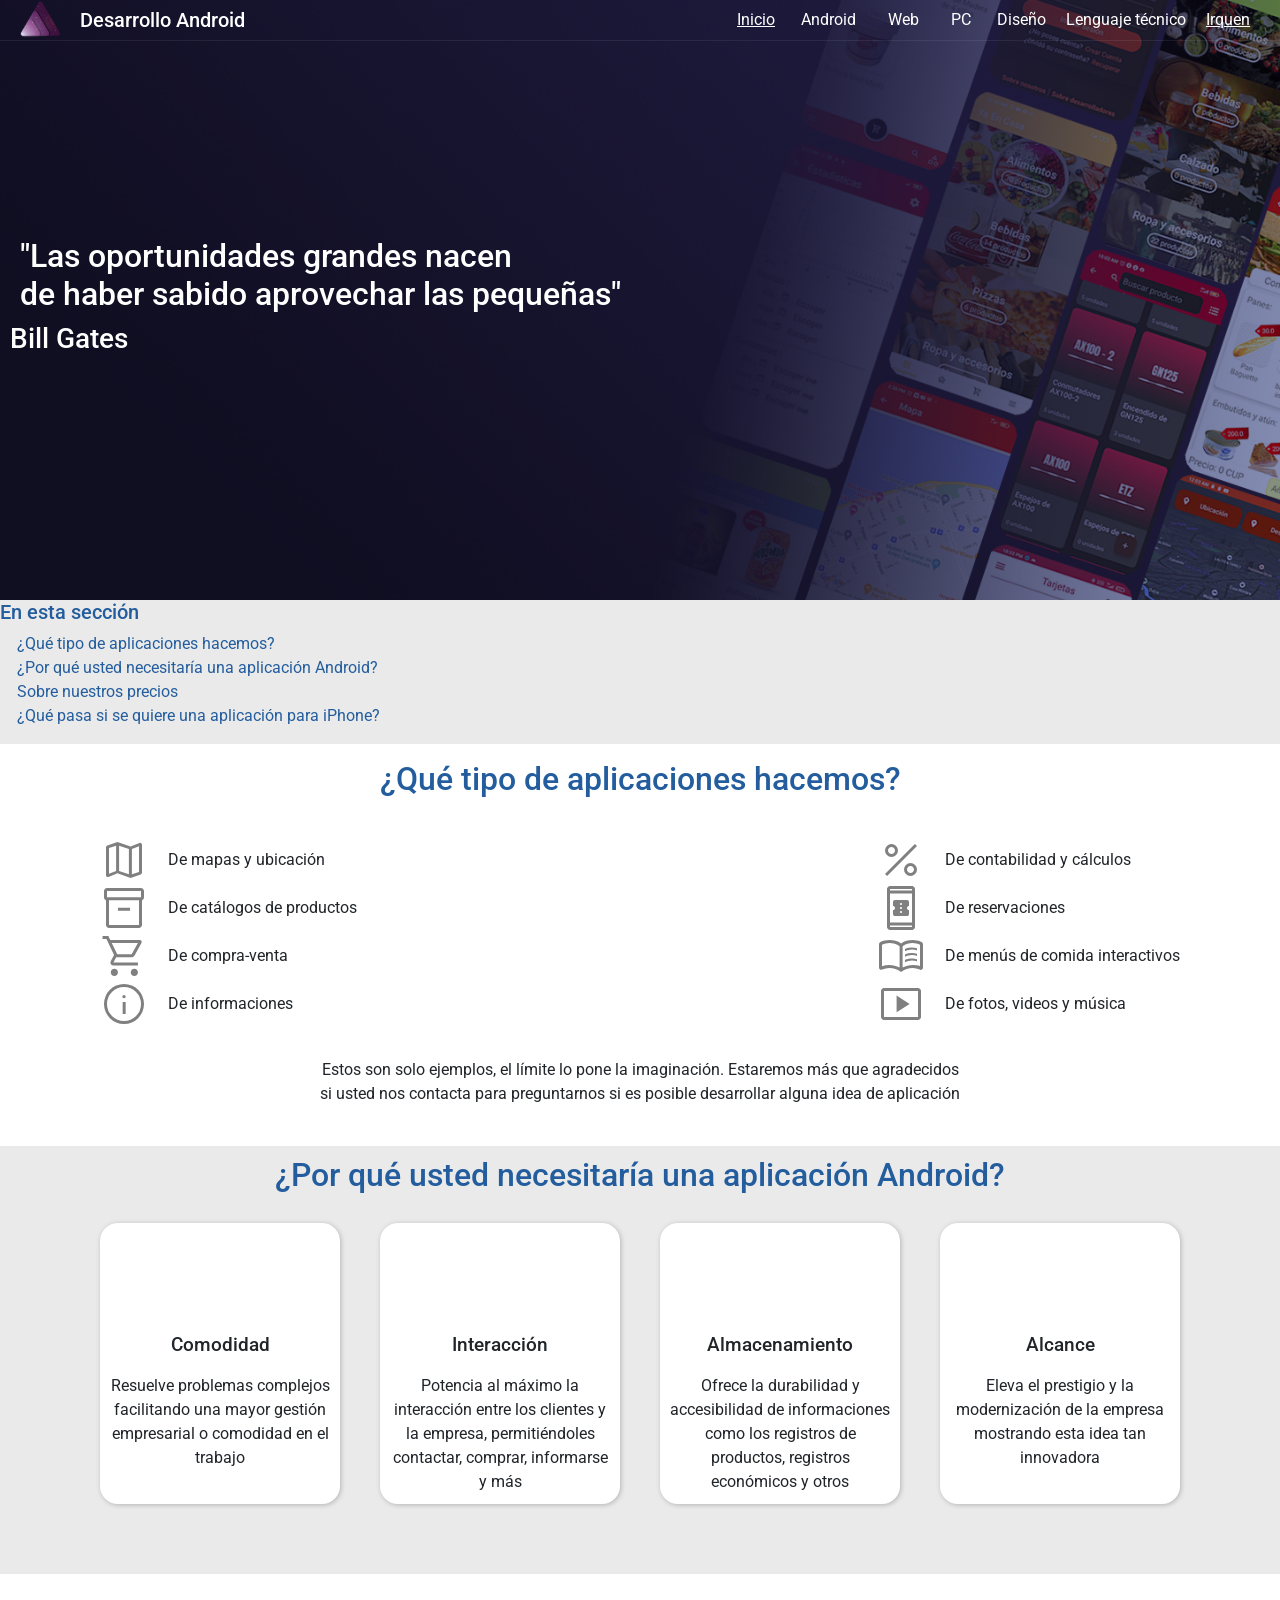
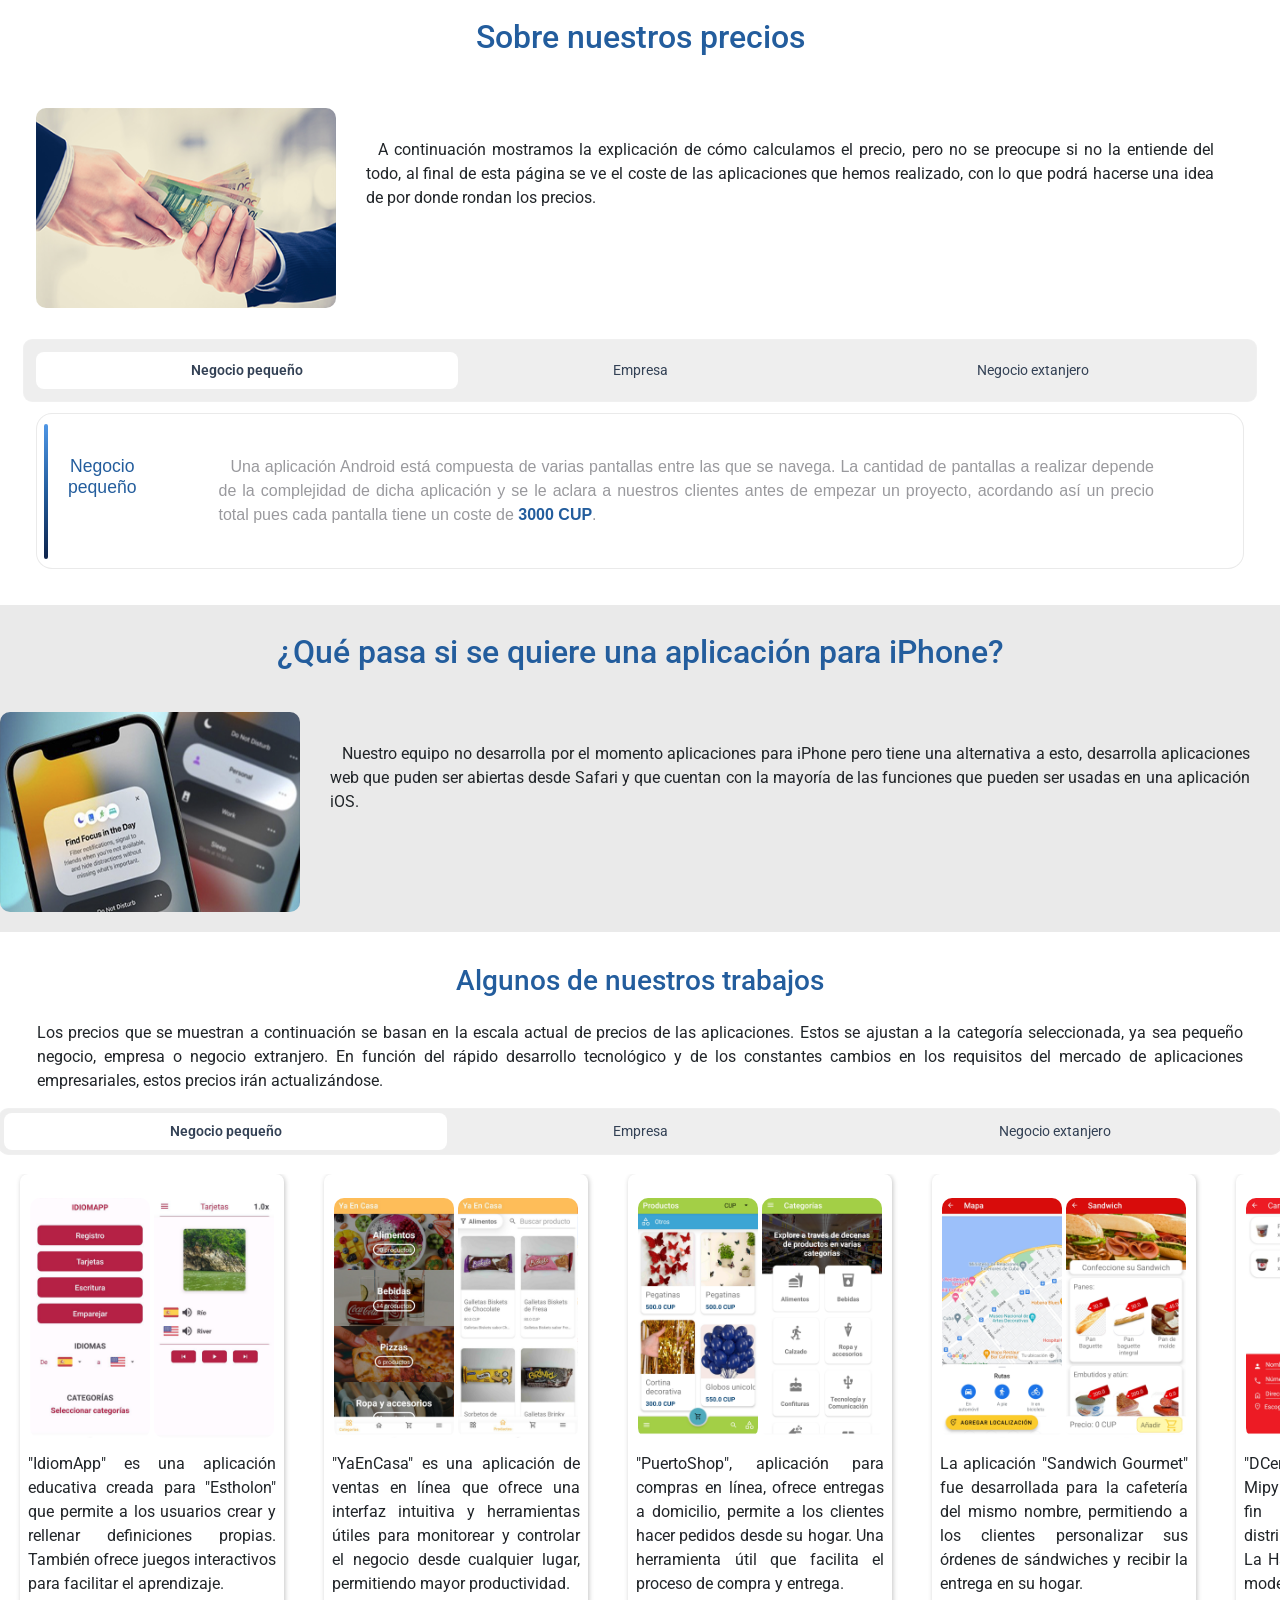
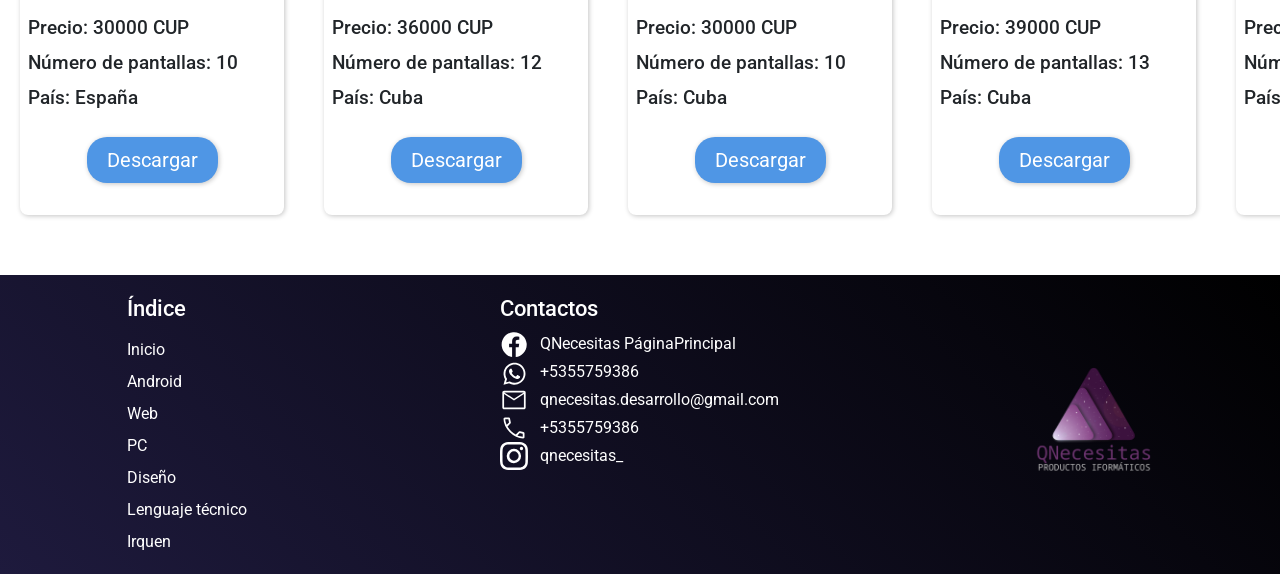
==== commit 9ca0a943: "Merge pull request #1 from IrquenDev/develop-erysnell add navigation link to Irquen" ====
--- a/DevAndroid.html
+++ b/DevAndroid.html
@@ -47,6 +47,7 @@
       <button class="btnOpenPc">PC</button>
       <a href="index.html#inicio_diseno">Dise&ntilde;o</a>
       <a href="technicalLanguage.html">Lenguaje t&eacute;cnico</a>
+    <a class="nav_web" href="https://irquen.com" target="_blank" rel="noreferrer noopener">Irquen</a>
     </div>
     <img class="nav_bar_icon" type="button"
        data-bs-toggle="offcanvas" data-bs-target="#offcanvasNavigation"
@@ -68,7 +69,8 @@
       <li class="btnOpenWeb"><button>Web</button></li>
       <li class="btnOpenPc"><button>PC</button></li>
       <li><a href="index.html#inicio_diseno">Dise&ntilde;o</a></li>
-      <li><a href="technicalLanguage.html">Lenguaje t&eacute;cnico</a></li>
+      <li><a href="technicalLanguage.html">Lenguaje t&eacute;cnico</a>
+    <a class="nav_web" href="https://irquen.com" target="_blank" rel="noreferrer noopener">Irquen</a></li>
     </ul>
     <div class="navigationBar_socialMedia">
       <img class="nav_icon" src="img/faceb_icon.svg" alt="Facebook icon" onclick="location.href='https://www.facebook.com/qnecesitas.paginaprincipal'">
@@ -401,6 +403,7 @@
       <button class="btnOpenPc">PC</button>
       <a href="index.html#inicio_diseno">Dise&ntilde;o</a>
       <a href="technicalLanguage.html">Lenguaje t&eacute;cnico</a>
+    <a class="nav_web" href="https://irquen.com" target="_blank" rel="noreferrer noopener">Irquen</a>
     </div>
 
     <div class="footer_contacto" >
